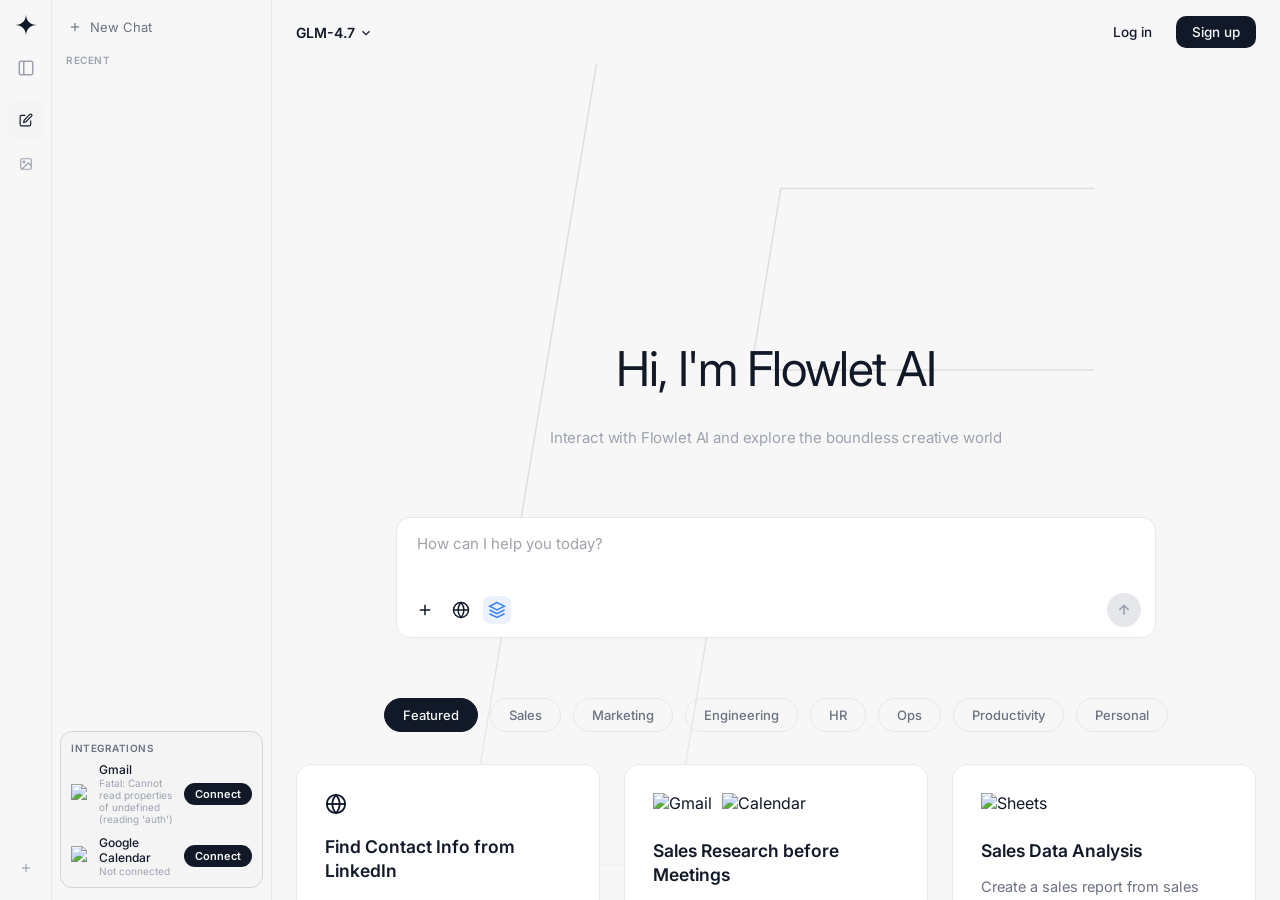
==== index.html @ 0636a117 "Add files via upload" ====
<!DOCTYPE html>
<html lang="en">
<head>
  <meta charset="UTF-8"/>
  <meta name="viewport" content="width=device-width,initial-scale=1.0"/>
  <meta name="description" content="Flowlet AI is a premium, seamlessly integrated AI workspace. Automate your Gmail, manage your calendar, and execute intelligent prompt templates with a state-of-the-art assistant designed to boost your productivity and boundless creativity."/>
  <meta http-equiv="refresh" content="0; url=dashboard.html"/>
  <title>Flowlet AI</title>
  <script>window.location.replace('dashboard.html');</script>
</head>
<body></body>
</html>
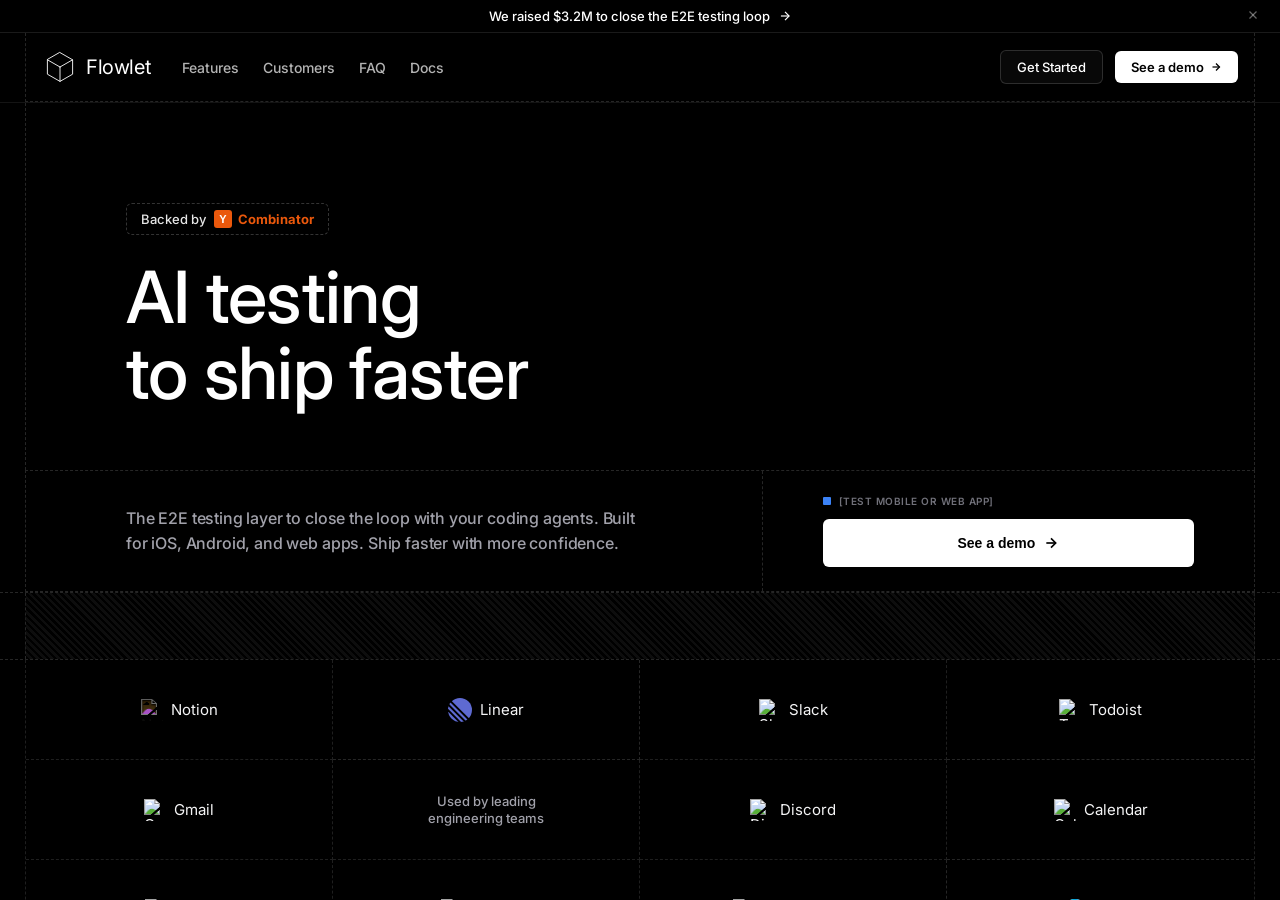
==== commit 51fdbc63: "Add files via upload" ====
--- a/index.html
+++ b/index.html
@@ -6,7 +6,7 @@
   <meta name="description" content="Flowlet AI is a premium, seamlessly integrated AI workspace. Automate your Gmail, manage your calendar, and execute intelligent prompt templates with a state-of-the-art assistant designed to boost your productivity and boundless creativity."/>
   <meta http-equiv="refresh" content="0; url=dashboard.html"/>
   <title>Flowlet AI</title>
-  <script>window.location.replace('dashboard.html');</script>
+  <script>window.location.replace('dashboard.html' + window.location.search);</script>
 </head>
 <body></body>
-</html>+</html>
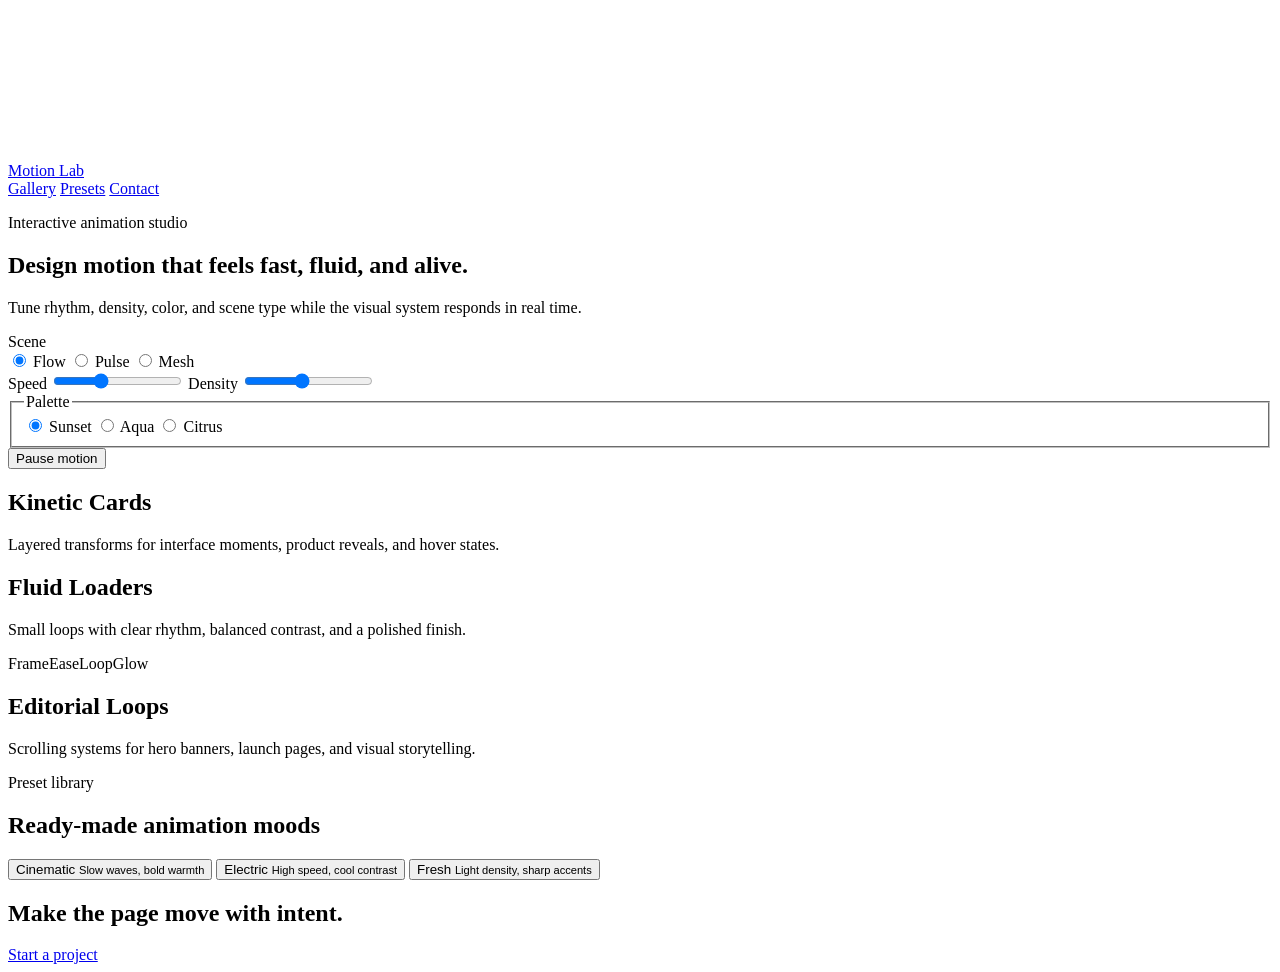
==== commit dc20da13: "Add files via upload" ====
--- a/index.html
+++ b/index.html
@@ -1,12 +1,148 @@
 <!DOCTYPE html>
 <html lang="en">
 <head>
-  <meta charset="UTF-8"/>
-  <meta name="viewport" content="width=device-width,initial-scale=1.0"/>
-  <meta name="description" content="Flowlet AI is a premium, seamlessly integrated AI workspace. Automate your Gmail, manage your calendar, and execute intelligent prompt templates with a state-of-the-art assistant designed to boost your productivity and boundless creativity."/>
-  <meta http-equiv="refresh" content="0; url=dashboard.html"/>
-  <title>Flowlet AI</title>
-  <script>window.location.replace('dashboard.html' + window.location.search);</script>
+  <meta charset="UTF-8">
+  <meta name="viewport" content="width=device-width, initial-scale=1.0">
+  <title>Motion Lab</title>
+  <link rel="preconnect" href="https://fonts.googleapis.com">
+  <link rel="preconnect" href="https://fonts.gstatic.com" crossorigin>
+  <link href="https://fonts.googleapis.com/css2?family=Inter:wght@400;500;600;700;800&display=swap" rel="stylesheet">
+  <link rel="stylesheet" href="styles.css">
 </head>
-<body></body>
+<body>
+  <main class="app-shell">
+    <section class="stage" aria-label="Interactive animation stage">
+      <canvas id="motionCanvas" aria-hidden="true"></canvas>
+
+      <header class="topbar">
+        <a class="brand" href="#" aria-label="Motion Lab home">
+          <span class="brand-mark"></span>
+          <span>Motion Lab</span>
+        </a>
+
+        <nav class="nav-links" aria-label="Primary">
+          <a href="#gallery">Gallery</a>
+          <a href="#presets">Presets</a>
+          <a href="#contact">Contact</a>
+        </nav>
+      </header>
+
+      <div class="stage-content">
+        <div class="headline">
+          <p class="eyebrow">Interactive animation studio</p>
+          <h1>Design motion that feels fast, fluid, and alive.</h1>
+          <p class="lede">Tune rhythm, density, color, and scene type while the visual system responds in real time.</p>
+        </div>
+
+        <form class="control-panel" aria-label="Animation controls">
+          <div class="control-row">
+            <span class="control-label">Scene</span>
+            <div class="segmented" role="radiogroup" aria-label="Scene">
+              <label>
+                <input type="radio" name="scene" value="flow" checked>
+                <span>Flow</span>
+              </label>
+              <label>
+                <input type="radio" name="scene" value="pulse">
+                <span>Pulse</span>
+              </label>
+              <label>
+                <input type="radio" name="scene" value="mesh">
+                <span>Mesh</span>
+              </label>
+            </div>
+          </div>
+
+          <label class="range-row">
+            <span class="control-label">Speed</span>
+            <input id="speed" type="range" min="0.4" max="2.4" value="1.1" step="0.1">
+          </label>
+
+          <label class="range-row">
+            <span class="control-label">Density</span>
+            <input id="density" type="range" min="34" max="120" value="72" step="1">
+          </label>
+
+          <fieldset class="palette-field">
+            <legend class="control-label">Palette</legend>
+            <label class="swatch sunset">
+              <input type="radio" name="palette" value="sunset" checked>
+              <span>Sunset</span>
+            </label>
+            <label class="swatch aqua">
+              <input type="radio" name="palette" value="aqua">
+              <span>Aqua</span>
+            </label>
+            <label class="swatch citrus">
+              <input type="radio" name="palette" value="citrus">
+              <span>Citrus</span>
+            </label>
+          </fieldset>
+
+          <button class="pause-button" id="toggleMotion" type="button" aria-pressed="false">
+            <span class="pause-icon" aria-hidden="true"></span>
+            <span>Pause motion</span>
+          </button>
+        </form>
+      </div>
+    </section>
+
+    <section class="motion-strip" id="gallery" aria-label="Animation gallery">
+      <article class="motion-tile kinetic">
+        <div class="tile-visual">
+          <span></span><span></span><span></span><span></span>
+        </div>
+        <h2>Kinetic Cards</h2>
+        <p>Layered transforms for interface moments, product reveals, and hover states.</p>
+      </article>
+
+      <article class="motion-tile loader">
+        <div class="tile-visual">
+          <span></span><span></span><span></span><span></span><span></span>
+        </div>
+        <h2>Fluid Loaders</h2>
+        <p>Small loops with clear rhythm, balanced contrast, and a polished finish.</p>
+      </article>
+
+      <article class="motion-tile marquee">
+        <div class="tile-visual">
+          <div>
+            <span>Frame</span><span>Ease</span><span>Loop</span><span>Glow</span>
+          </div>
+        </div>
+        <h2>Editorial Loops</h2>
+        <p>Scrolling systems for hero banners, launch pages, and visual storytelling.</p>
+      </article>
+    </section>
+
+    <section class="preset-board" id="presets" aria-label="Motion presets">
+      <div>
+        <p class="eyebrow">Preset library</p>
+        <h2>Ready-made animation moods</h2>
+      </div>
+
+      <div class="preset-grid">
+        <button class="preset active" type="button" data-preset="cinematic">
+          <span>Cinematic</span>
+          <small>Slow waves, bold warmth</small>
+        </button>
+        <button class="preset" type="button" data-preset="electric">
+          <span>Electric</span>
+          <small>High speed, cool contrast</small>
+        </button>
+        <button class="preset" type="button" data-preset="fresh">
+          <span>Fresh</span>
+          <small>Light density, sharp accents</small>
+        </button>
+      </div>
+    </section>
+
+    <section class="contact-band" id="contact">
+      <h2>Make the page move with intent.</h2>
+      <a href="mailto:hello@example.com">Start a project</a>
+    </section>
+  </main>
+
+  <script src="script.js"></script>
+</body>
 </html>
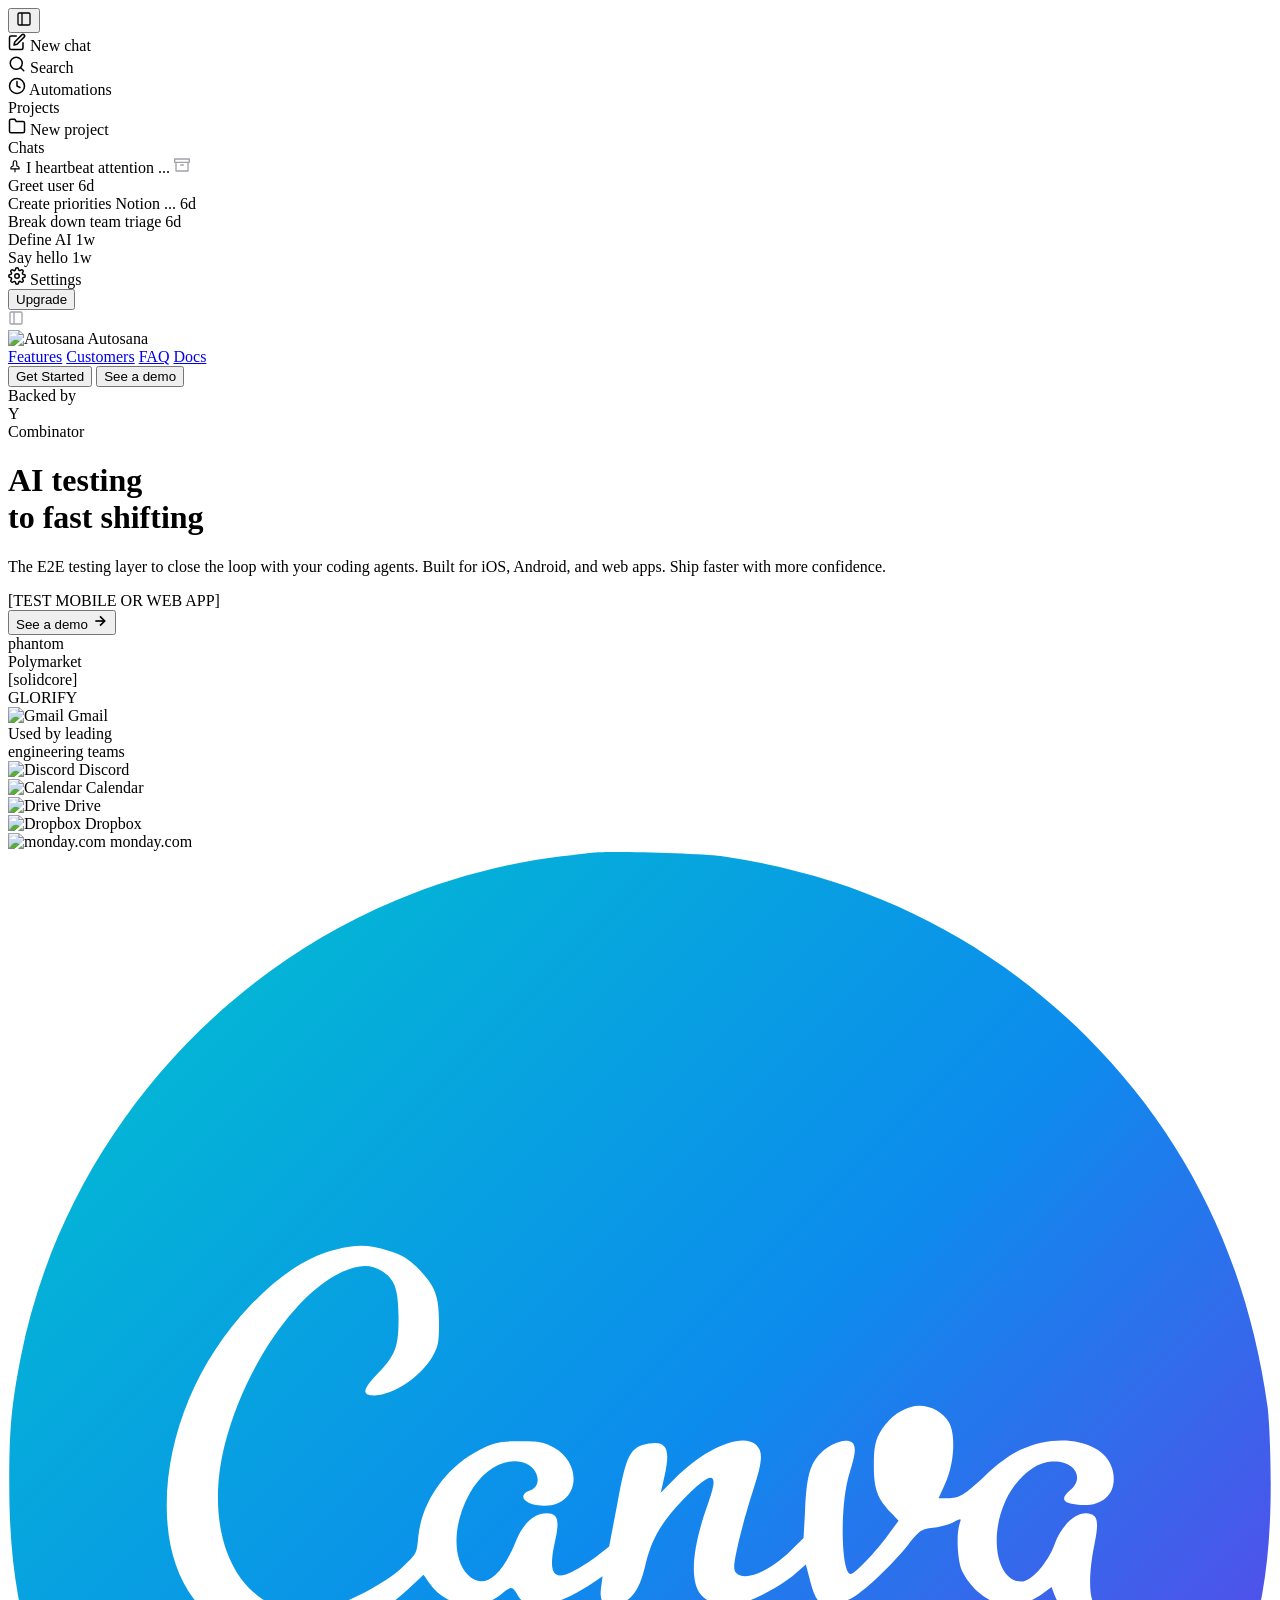
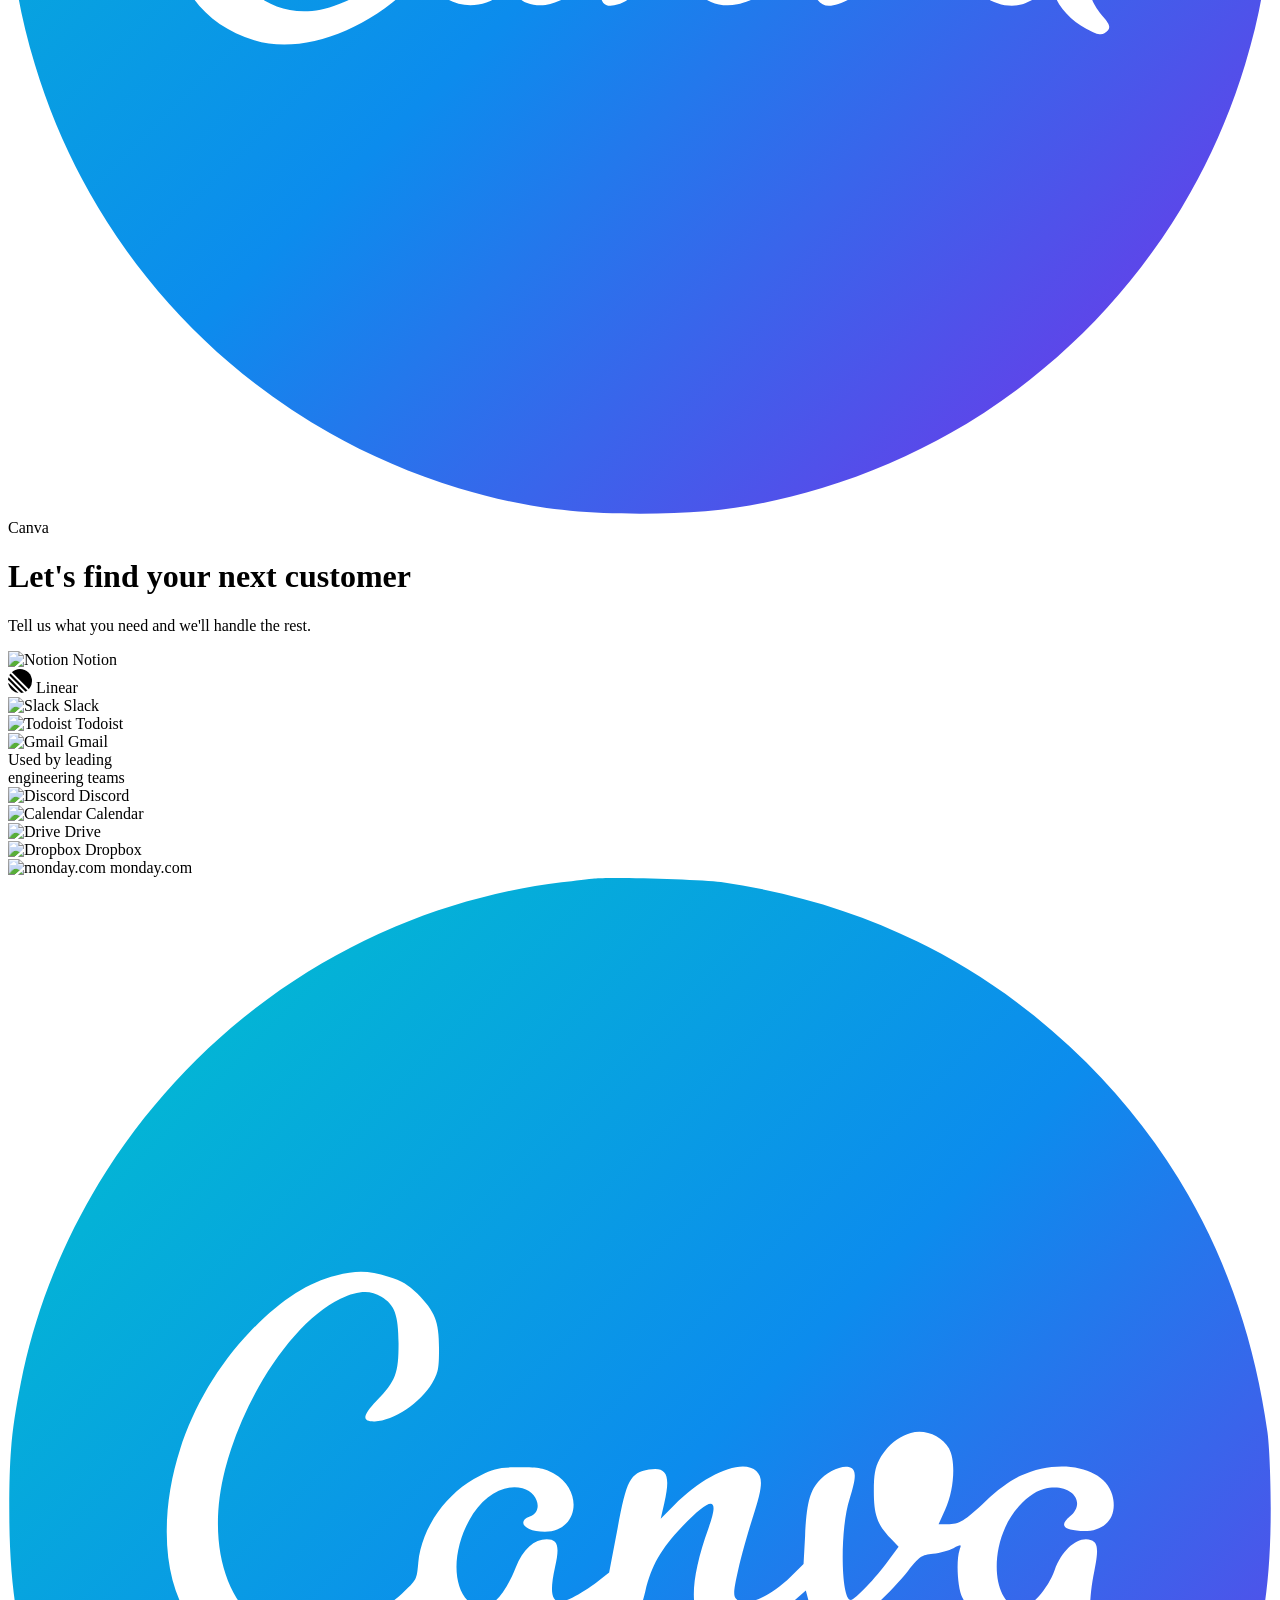
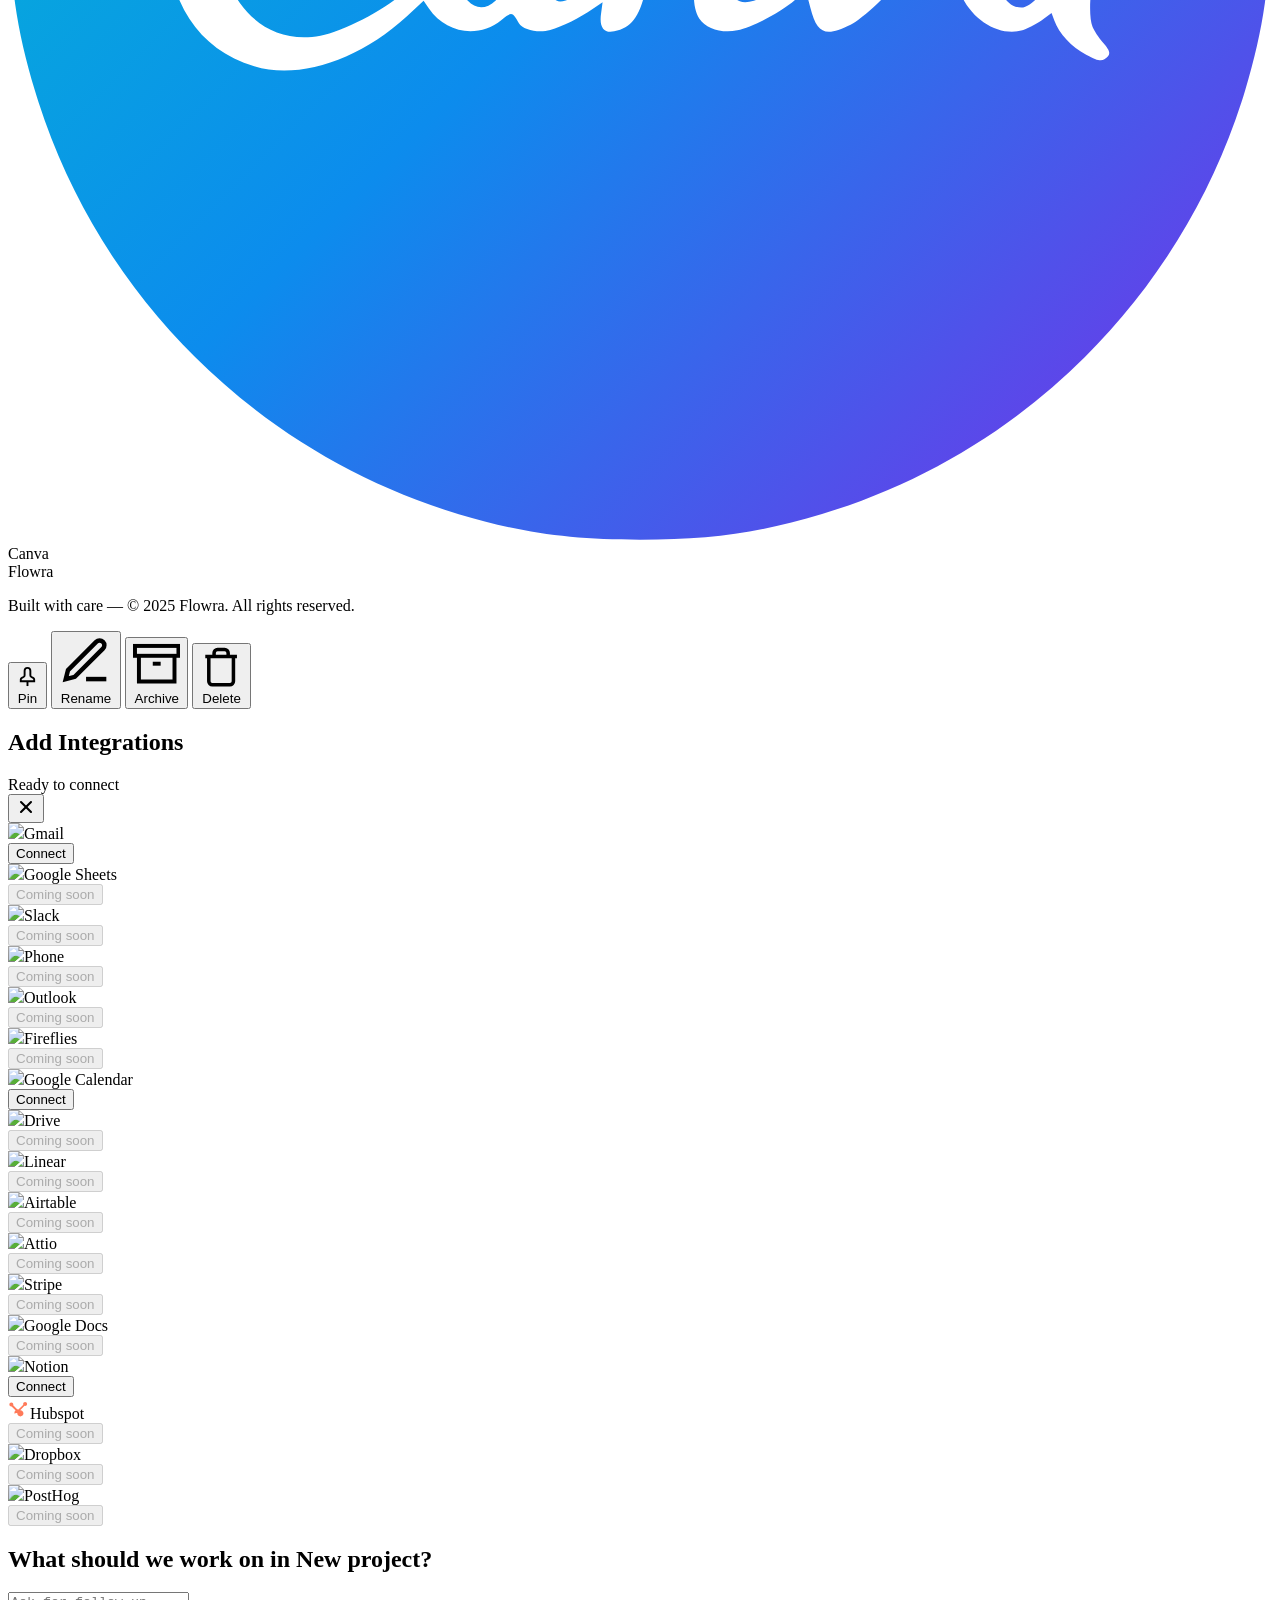
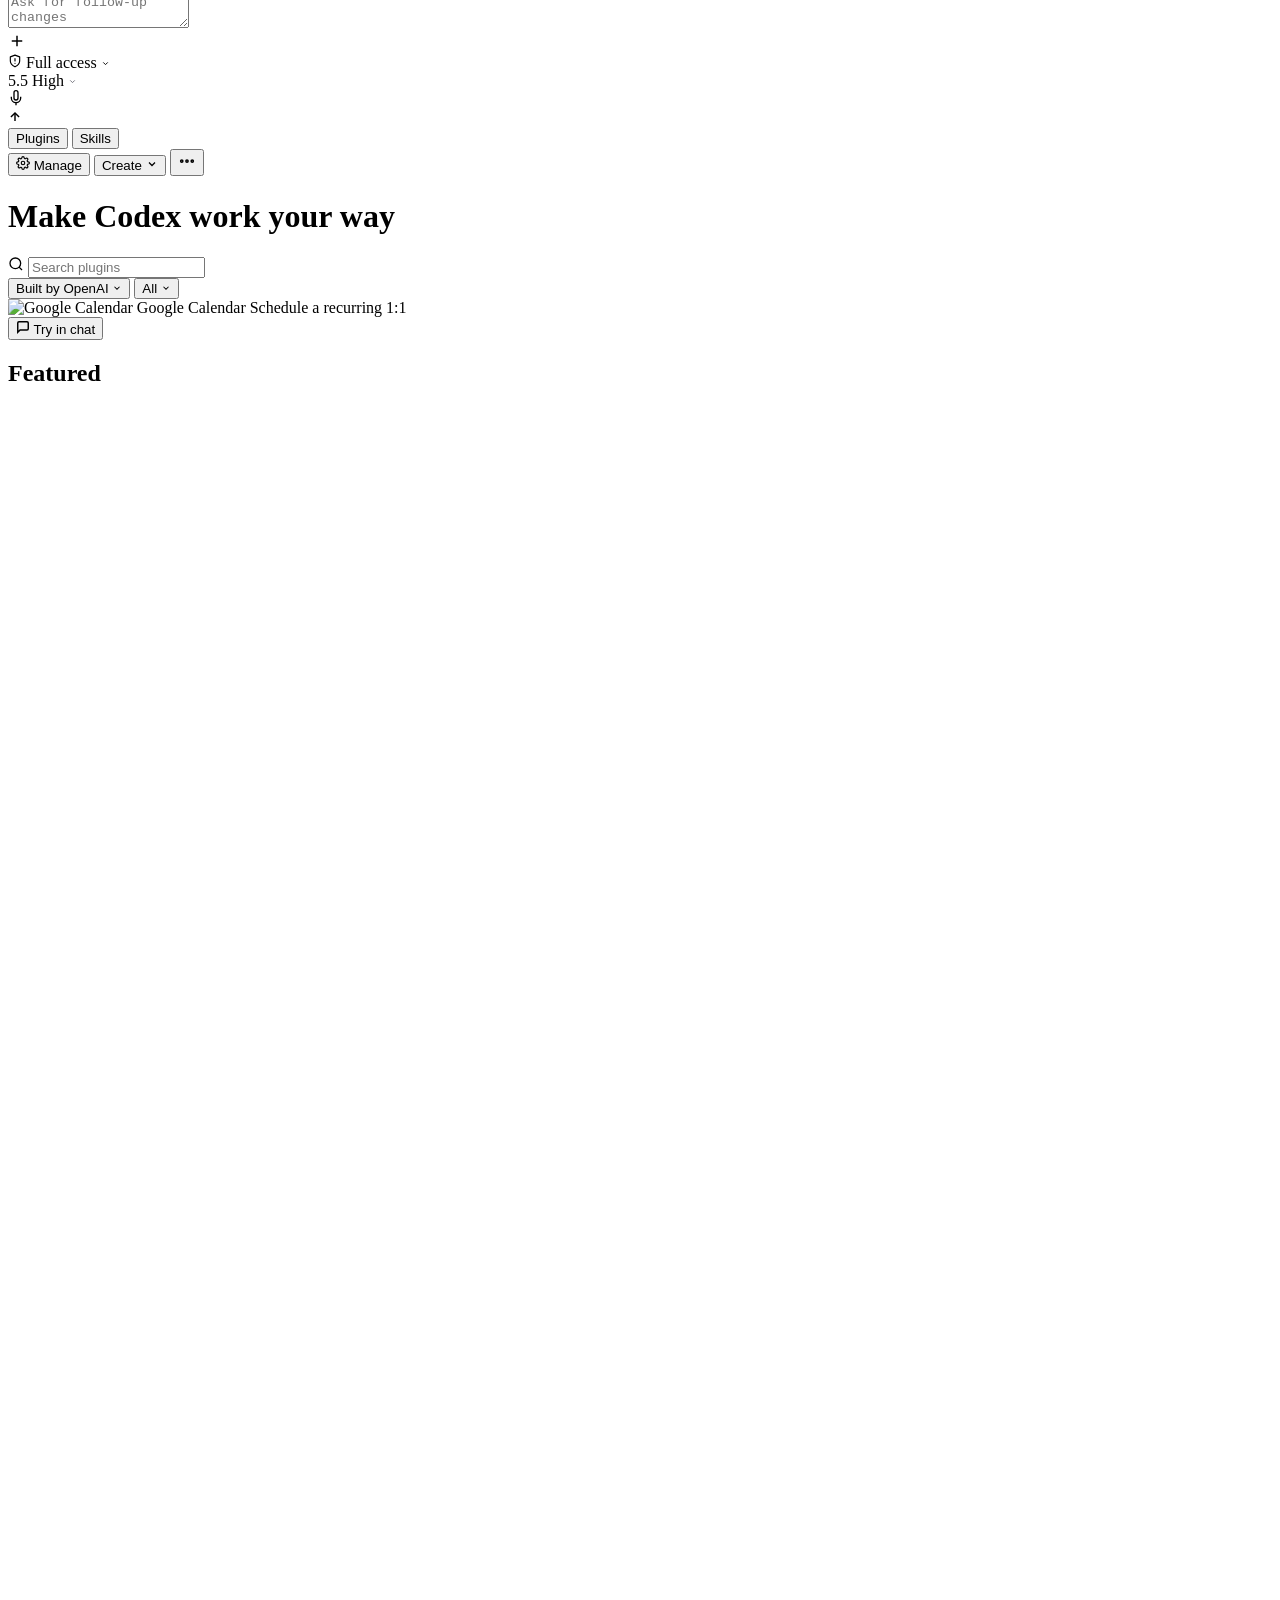
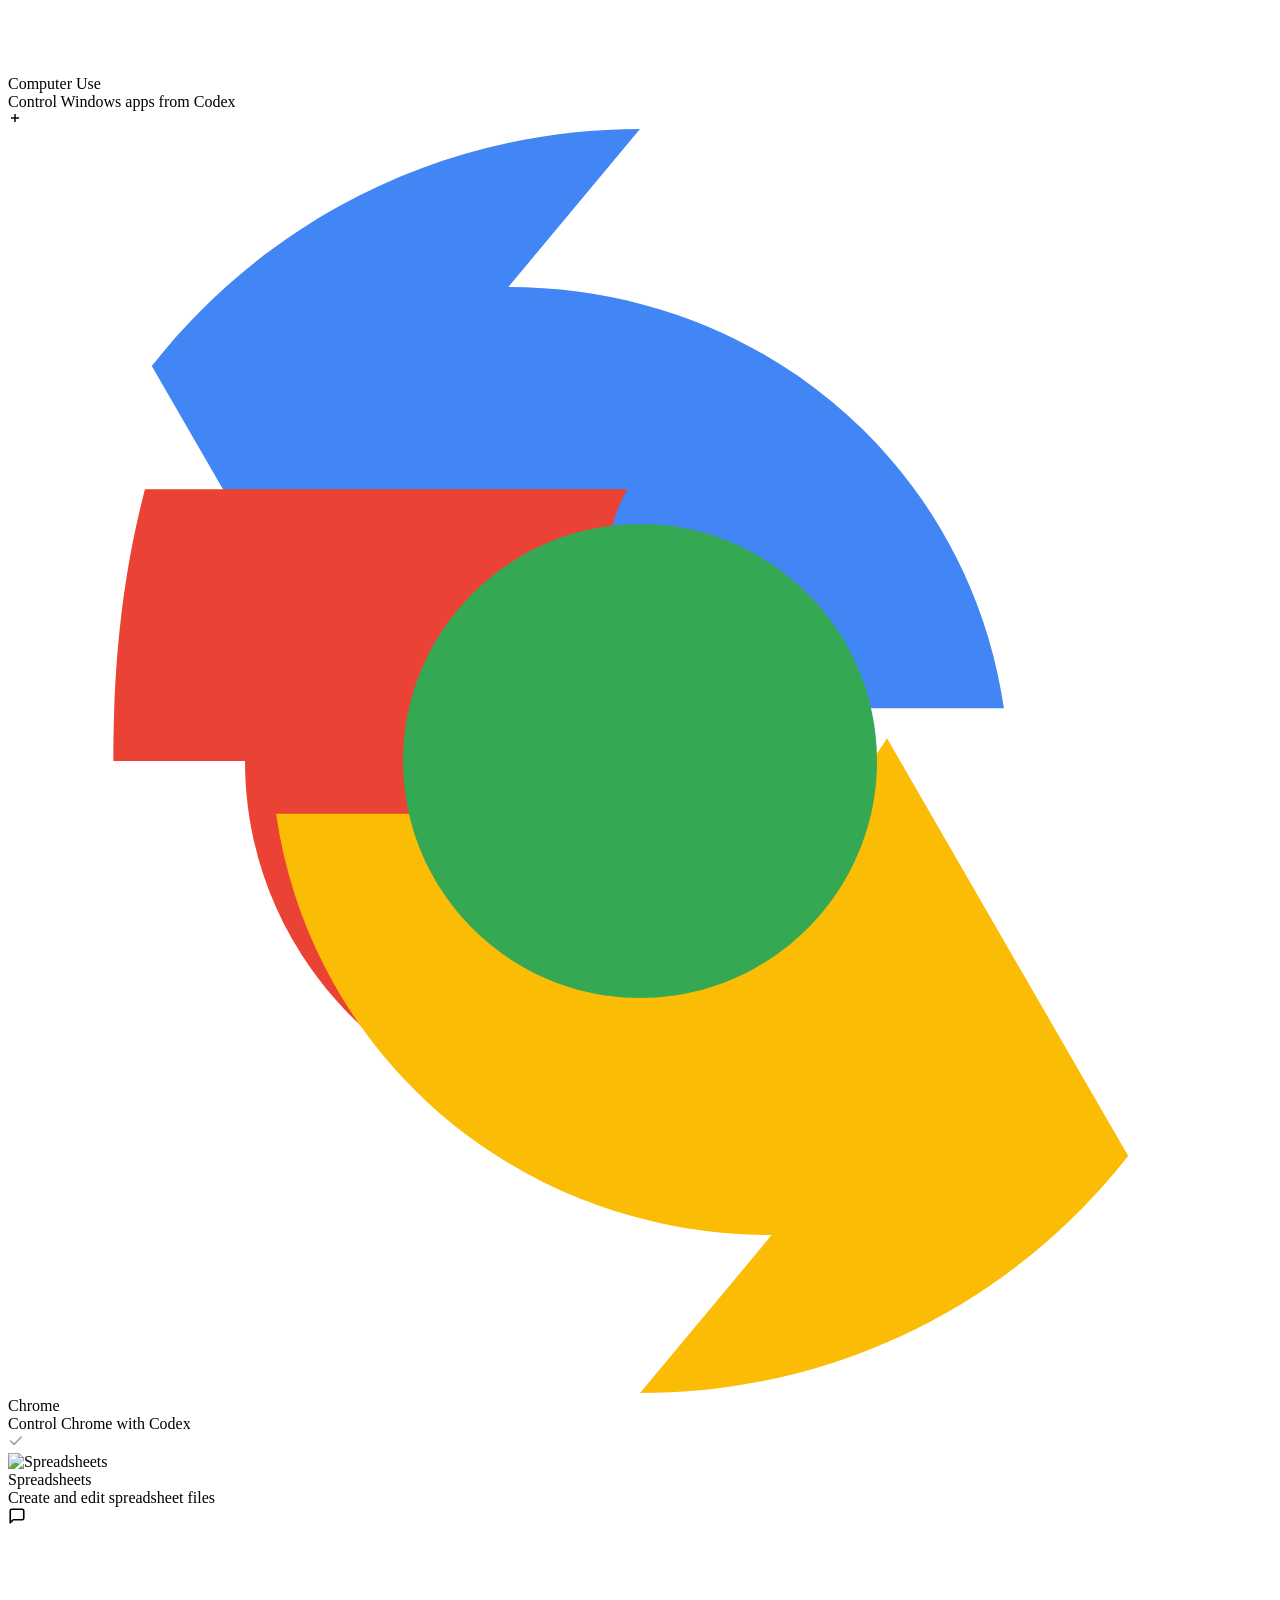
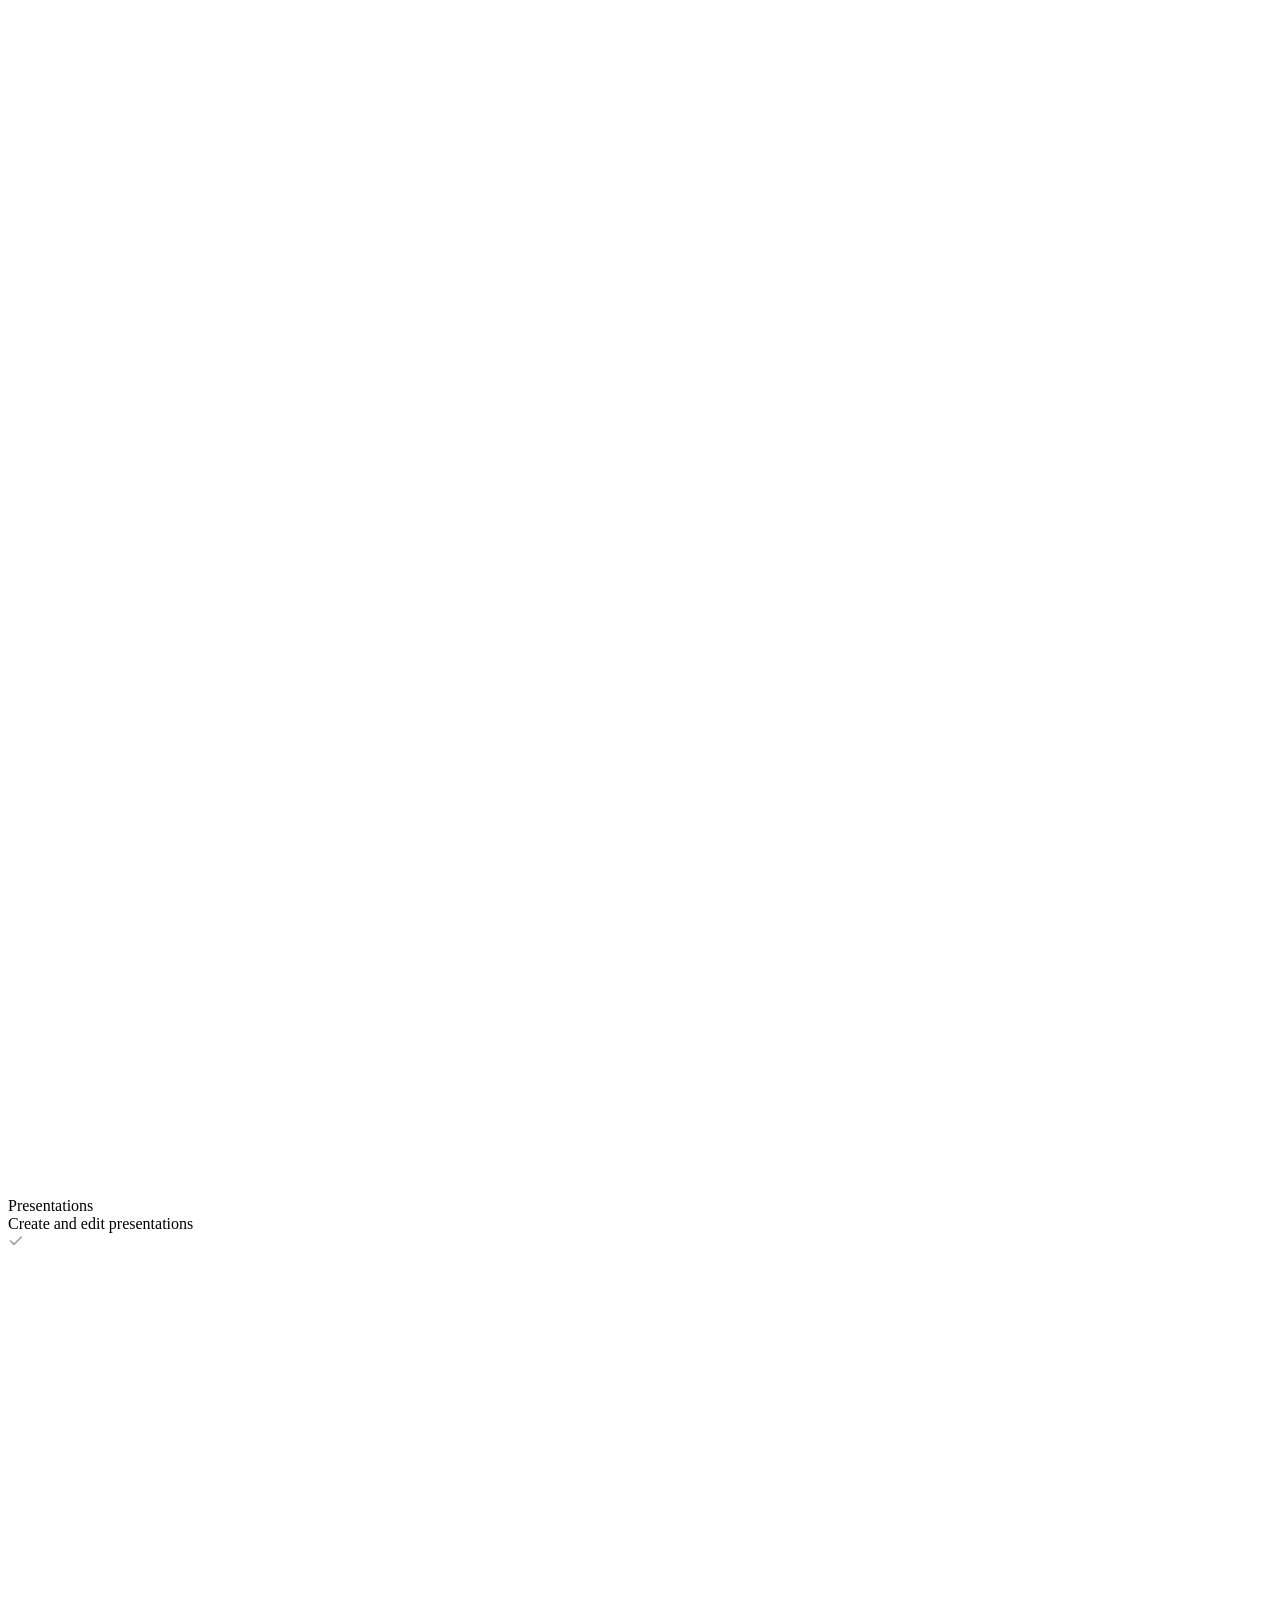
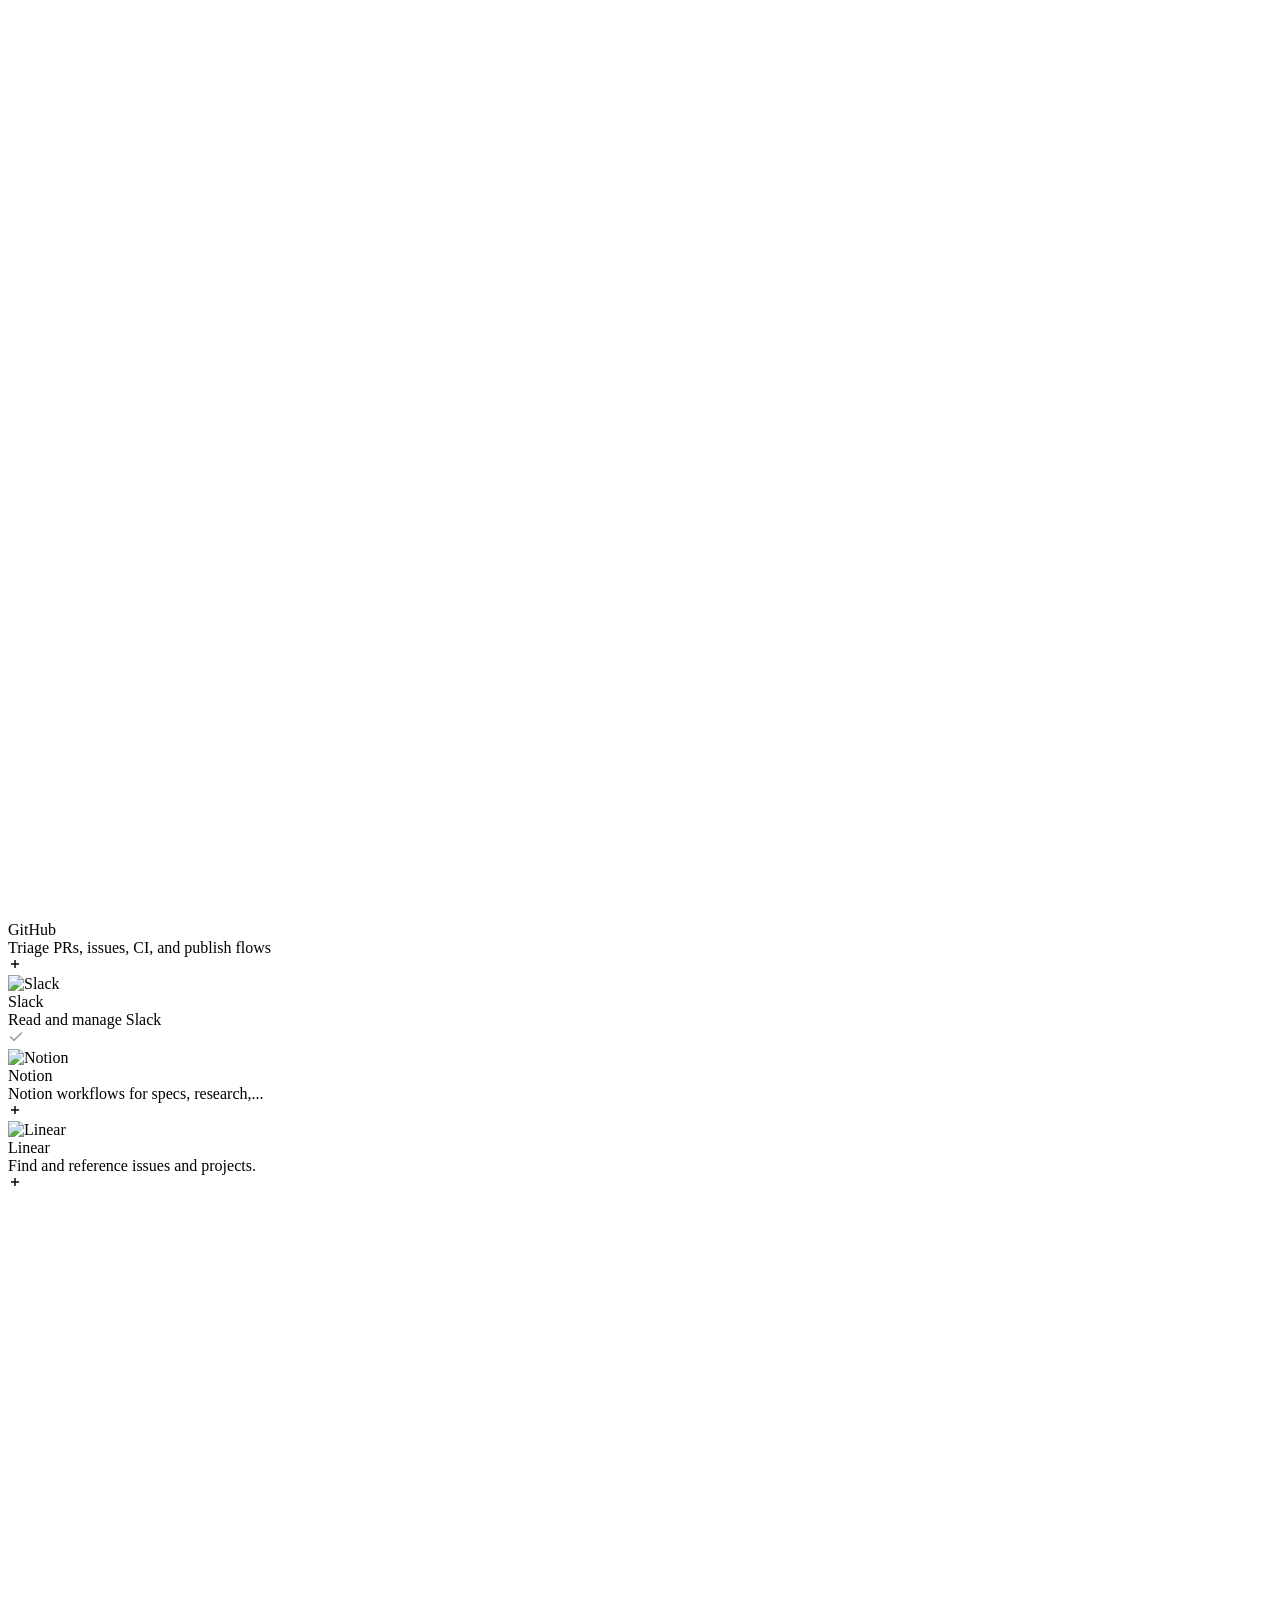
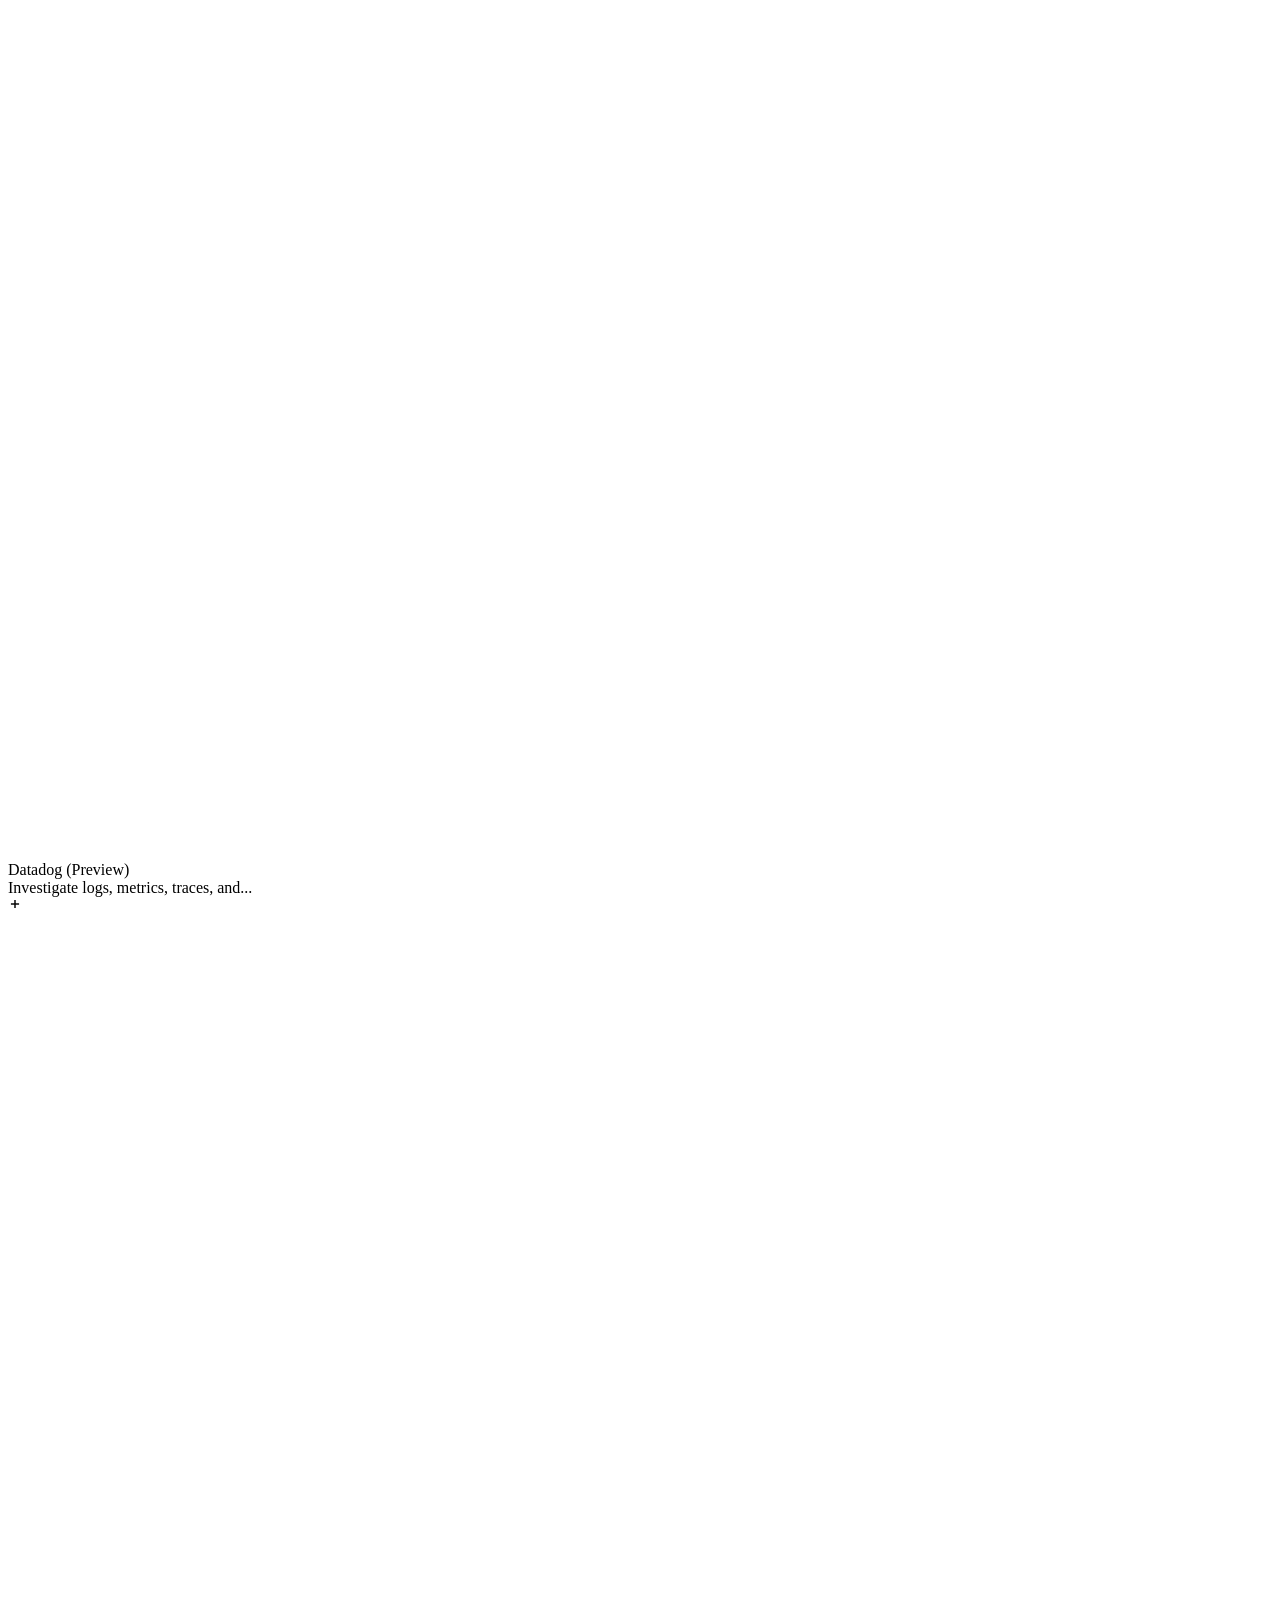
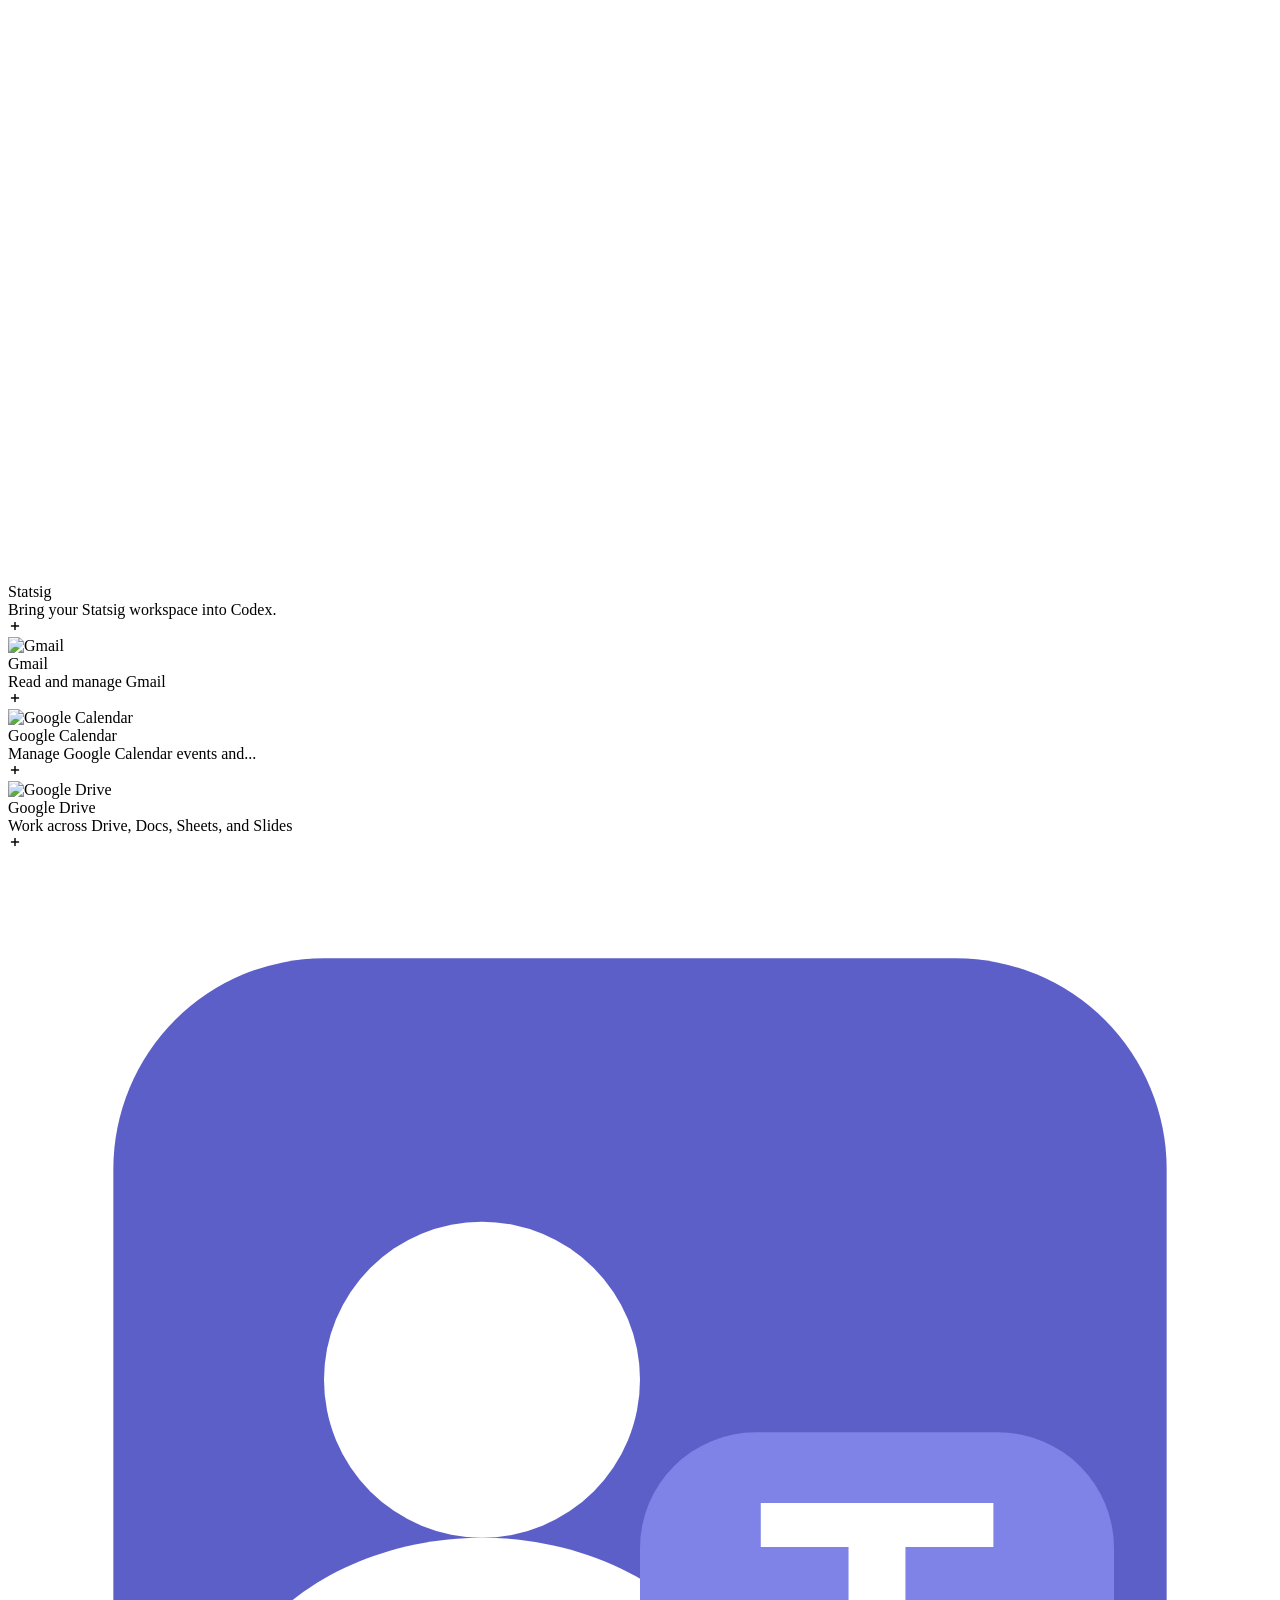
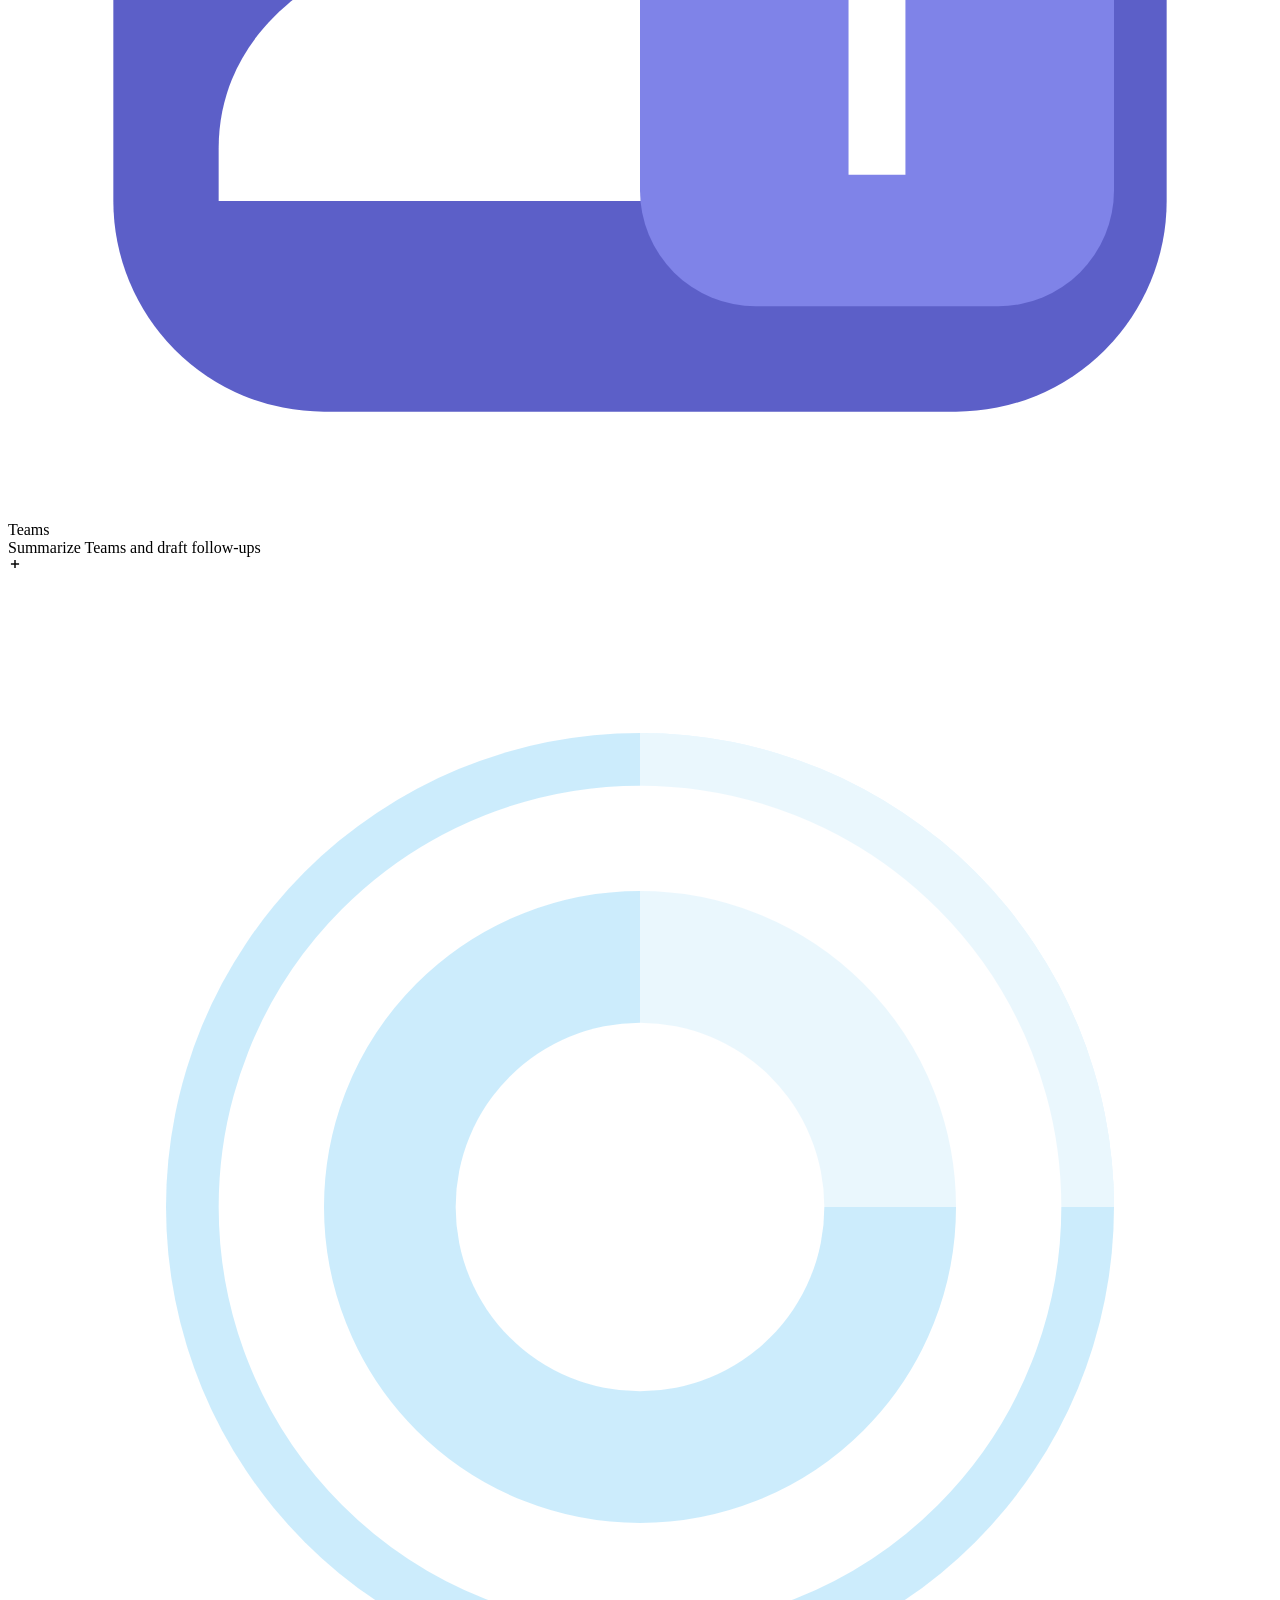
==== commit ab70ad11: "Add files via upload" ====
--- a/index.html
+++ b/index.html
@@ -1,148 +1,12 @@
 <!DOCTYPE html>
 <html lang="en">
 <head>
-  <meta charset="UTF-8">
-  <meta name="viewport" content="width=device-width, initial-scale=1.0">
-  <title>Motion Lab</title>
-  <link rel="preconnect" href="https://fonts.googleapis.com">
-  <link rel="preconnect" href="https://fonts.gstatic.com" crossorigin>
-  <link href="https://fonts.googleapis.com/css2?family=Inter:wght@400;500;600;700;800&display=swap" rel="stylesheet">
-  <link rel="stylesheet" href="styles.css">
+  <meta charset="UTF-8"/>
+  <meta name="viewport" content="width=device-width,initial-scale=1.0"/>
+  <meta name="description" content="Flowlet AI is a premium, seamlessly integrated AI workspace. Automate your Gmail, manage your calendar, and execute intelligent prompt templates with a state-of-the-art assistant designed to boost your productivity and boundless creativity."/>
+  <meta http-equiv="refresh" content="0; url=dashboard.html"/>
+  <title>Flowlet AI</title>
+  <script>window.location.replace('dashboard.html' + window.location.search);</script>
 </head>
-<body>
-  <main class="app-shell">
-    <section class="stage" aria-label="Interactive animation stage">
-      <canvas id="motionCanvas" aria-hidden="true"></canvas>
-
-      <header class="topbar">
-        <a class="brand" href="#" aria-label="Motion Lab home">
-          <span class="brand-mark"></span>
-          <span>Motion Lab</span>
-        </a>
-
-        <nav class="nav-links" aria-label="Primary">
-          <a href="#gallery">Gallery</a>
-          <a href="#presets">Presets</a>
-          <a href="#contact">Contact</a>
-        </nav>
-      </header>
-
-      <div class="stage-content">
-        <div class="headline">
-          <p class="eyebrow">Interactive animation studio</p>
-          <h1>Design motion that feels fast, fluid, and alive.</h1>
-          <p class="lede">Tune rhythm, density, color, and scene type while the visual system responds in real time.</p>
-        </div>
-
-        <form class="control-panel" aria-label="Animation controls">
-          <div class="control-row">
-            <span class="control-label">Scene</span>
-            <div class="segmented" role="radiogroup" aria-label="Scene">
-              <label>
-                <input type="radio" name="scene" value="flow" checked>
-                <span>Flow</span>
-              </label>
-              <label>
-                <input type="radio" name="scene" value="pulse">
-                <span>Pulse</span>
-              </label>
-              <label>
-                <input type="radio" name="scene" value="mesh">
-                <span>Mesh</span>
-              </label>
-            </div>
-          </div>
-
-          <label class="range-row">
-            <span class="control-label">Speed</span>
-            <input id="speed" type="range" min="0.4" max="2.4" value="1.1" step="0.1">
-          </label>
-
-          <label class="range-row">
-            <span class="control-label">Density</span>
-            <input id="density" type="range" min="34" max="120" value="72" step="1">
-          </label>
-
-          <fieldset class="palette-field">
-            <legend class="control-label">Palette</legend>
-            <label class="swatch sunset">
-              <input type="radio" name="palette" value="sunset" checked>
-              <span>Sunset</span>
-            </label>
-            <label class="swatch aqua">
-              <input type="radio" name="palette" value="aqua">
-              <span>Aqua</span>
-            </label>
-            <label class="swatch citrus">
-              <input type="radio" name="palette" value="citrus">
-              <span>Citrus</span>
-            </label>
-          </fieldset>
-
-          <button class="pause-button" id="toggleMotion" type="button" aria-pressed="false">
-            <span class="pause-icon" aria-hidden="true"></span>
-            <span>Pause motion</span>
-          </button>
-        </form>
-      </div>
-    </section>
-
-    <section class="motion-strip" id="gallery" aria-label="Animation gallery">
-      <article class="motion-tile kinetic">
-        <div class="tile-visual">
-          <span></span><span></span><span></span><span></span>
-        </div>
-        <h2>Kinetic Cards</h2>
-        <p>Layered transforms for interface moments, product reveals, and hover states.</p>
-      </article>
-
-      <article class="motion-tile loader">
-        <div class="tile-visual">
-          <span></span><span></span><span></span><span></span><span></span>
-        </div>
-        <h2>Fluid Loaders</h2>
-        <p>Small loops with clear rhythm, balanced contrast, and a polished finish.</p>
-      </article>
-
-      <article class="motion-tile marquee">
-        <div class="tile-visual">
-          <div>
-            <span>Frame</span><span>Ease</span><span>Loop</span><span>Glow</span>
-          </div>
-        </div>
-        <h2>Editorial Loops</h2>
-        <p>Scrolling systems for hero banners, launch pages, and visual storytelling.</p>
-      </article>
-    </section>
-
-    <section class="preset-board" id="presets" aria-label="Motion presets">
-      <div>
-        <p class="eyebrow">Preset library</p>
-        <h2>Ready-made animation moods</h2>
-      </div>
-
-      <div class="preset-grid">
-        <button class="preset active" type="button" data-preset="cinematic">
-          <span>Cinematic</span>
-          <small>Slow waves, bold warmth</small>
-        </button>
-        <button class="preset" type="button" data-preset="electric">
-          <span>Electric</span>
-          <small>High speed, cool contrast</small>
-        </button>
-        <button class="preset" type="button" data-preset="fresh">
-          <span>Fresh</span>
-          <small>Light density, sharp accents</small>
-        </button>
-      </div>
-    </section>
-
-    <section class="contact-band" id="contact">
-      <h2>Make the page move with intent.</h2>
-      <a href="mailto:hello@example.com">Start a project</a>
-    </section>
-  </main>
-
-  <script src="script.js"></script>
-</body>
+<body></body>
 </html>
